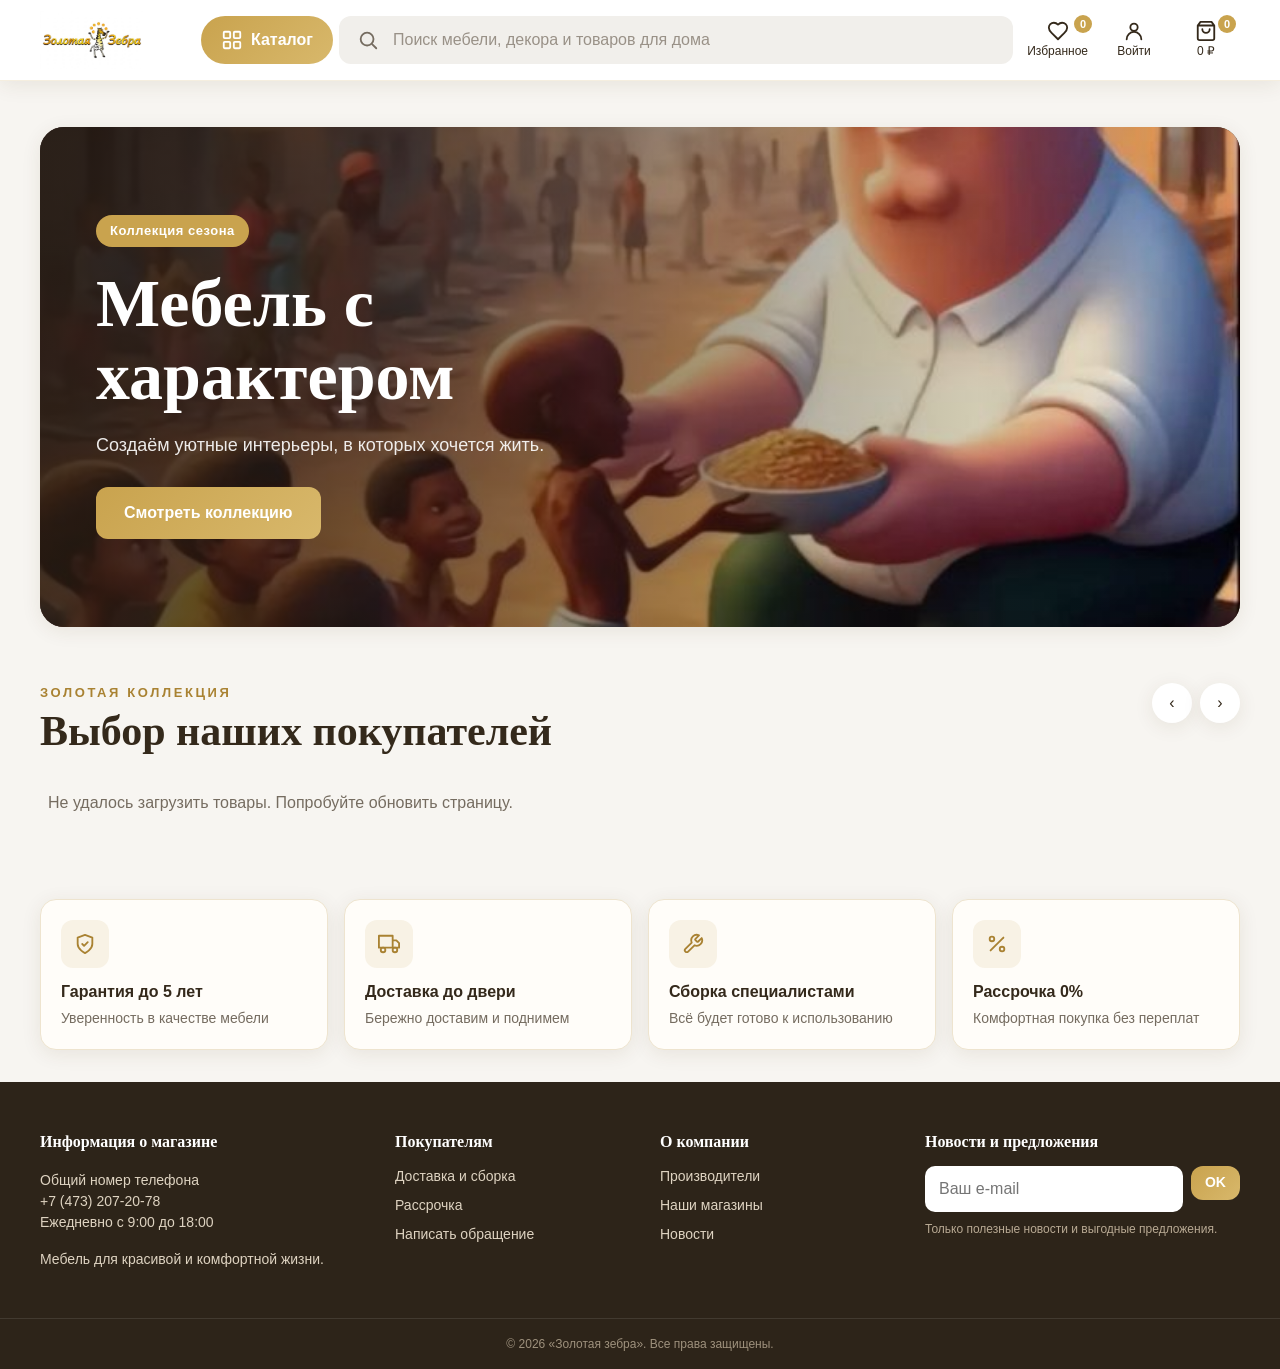
==== interface/index.html @ 71eb7e0f "login update" ====
<!DOCTYPE html>
<html lang="ru">
  <head>
    <meta charset="UTF-8">
    <meta name="viewport" content="width=device-width, initial-scale=1.0">
    <title>Золотая зебра — мебель для красивой жизни</title>
    <link rel="stylesheet" href="./style.css">
  </head>
  <body>
    <svg hidden aria-hidden="true">
      <symbol id="grid" viewBox="0 0 24 24">
        <rect x="3" y="3" width="7" height="7" rx="1" />
        <rect x="14" y="3" width="7" height="7" rx="1" />
        <rect x="3" y="14" width="7" height="7" rx="1" />
        <rect x="14" y="14" width="7" height="7" rx="1" />
      </symbol>
      <symbol id="search" viewBox="0 0 24 24">
        <circle cx="11" cy="11" r="7" />
        <path d="m21 21-4.3-4.3" />
      </symbol>
      <symbol id="x" viewBox="0 0 24 24">
        <path d="M18 6 6 18M6 6l12 12" />
      </symbol>
      <symbol id="heart" viewBox="0 0 24 24">
        <path d="M19 14c1.5-1.5 3-3.2 3-5.5A5.5 5.5 0 0 0 16.5 3c-1.8 0-3 .5-4.5 2-1.5-1.5-2.7-2-4.5-2A5.5 5.5 0 0 0 2 8.5c0 2.3 1.5 4 3 5.5l7 7Z" />
      </symbol>
      <symbol id="user" viewBox="0 0 24 24">
        <circle cx="12" cy="8" r="4" />
        <path d="M4 21a8 8 0 0 1 16 0" />
      </symbol>
      <symbol id="bag" viewBox="0 0 24 24">
        <path d="M6 2 3 6v14a2 2 0 0 0 2 2h14a2 2 0 0 0 2-2V6l-3-4zM3 6h18" />
        <path d="M16 10a4 4 0 0 1-8 0" />
      </symbol>
      <symbol id="star" viewBox="0 0 24 24">
        <path d="m12 2 3.1 6.3 6.9 1-5 4.9 1.2 6.8L12 17.8 5.8 21l1.2-6.8-5-4.9 6.9-1z" />
      </symbol>
      <symbol id="chev" viewBox="0 0 24 24">
        <path d="m9 18 6-6-6-6" />
      </symbol>
      <symbol id="shield" viewBox="0 0 24 24">
        <path d="M12 22s8-4 8-10V5l-8-3-8 3v7c0 6 8 10 8 10z" />
        <path d="m9 12 2 2 4-4" />
      </symbol>
      <symbol id="truck" viewBox="0 0 24 24">
        <path d="M1 3h15v13H1zM16 8h4l3 3v5h-7z" />
        <circle cx="5.5" cy="18.5" r="2.5" />
        <circle cx="18.5" cy="18.5" r="2.5" />
      </symbol>
      <symbol id="wrench" viewBox="0 0 24 24">
        <path d="M14.7 6.3a1 1 0 0 0 0 1.4l1.6 1.6a1 1 0 0 0 1.4 0l3.8-3.8a6 6 0 0 1-7.9 7.9l-6.9 6.9a2.1 2.1 0 0 1-3-3l6.9-6.9a6 6 0 0 1 7.9-7.9z" />
      </symbol>
      <symbol id="percent" viewBox="0 0 24 24">
        <path d="m19 5-14 14" />
        <circle cx="6.5" cy="6.5" r="2.5" />
        <circle cx="17.5" cy="17.5" r="2.5" />
      </symbol>
      <symbol id="home" viewBox="0 0 24 24">
        <path d="m3 9 9-7 9 7v11a2 2 0 0 1-2 2H5a2 2 0 0 1-2-2z" />
      </symbol>
    </svg>

    <header class="site-header">
      <div class="container">
   <div class="header-main">
  <a
    class="brand"
    href="#top"
    aria-label="Золотая зебра — главная"
  >
    <img
      class="brand-logo-full"
      src="../images/logo.png"
      alt="Золотая зебра"
    >
  </a>

  <div class="catalog">
    <button
      class="catalog-button"
      id="catalog-button"
      type="button"
      aria-expanded="false"
      aria-controls="catalog-panel"
    >
      <svg aria-hidden="true">
        <use href="#grid" data-catalog-icon></use>
      </svg>

      Каталог
    </button>
  </div>

  <form
    class="search-form desktop-search"
    id="desktop-search"
  >
    <button class="search-submit" type="submit" aria-label="Искать товары">
      <svg aria-hidden="true">
        <use href="#search"></use>
      </svg>
    </button>

    <input
      id="desktop-query"
      type="search"
      placeholder="Поиск мебели, декора и товаров для дома"
      role="combobox"
      aria-autocomplete="list"
      aria-controls="search-suggestions"
      aria-expanded="false"
    >
    <div class="search-suggestions" id="search-suggestions" role="listbox" aria-label="Подходящие товары" hidden></div>
  </form>

  <nav class="account-nav desktop-account">
    <a class="account-link" href="./favorites.html">
      <svg>
        <use href="#heart"></use>
      </svg>

      <span class="badge" id="favBadge">0</span>
      <span>Избранное</span>
    </a>

 <a
  class="account-link"
  href="#"
  id="login-button"
>
  <svg>
    <use href="#user"></use>
  </svg>

  <span id="login-button-text">
    Войти
  </span>
</a>

   <a
  class="account-link"
  href="./cart.html"
  aria-label="Корзина"
>
  <svg>
    <use href="#bag"></use>
  </svg>

  <span
    class="badge"
    id="cartBadge"
  >
    0
  </span>

  <span id="cartSum">
    0 ₽
  </span>
</a>
  </nav>
</div>
</div>
</header>
<section
  class="catalog-fullscreen hidden"
  id="catalog-panel"
  aria-label="Полный каталог мебели"
  aria-hidden="true"
>
  <div class="catalog-fullscreen-inner">
    <div class="catalog-fullscreen-header">
      <div>
        <p class="catalog-label">
          Золотая зебра
        </p>

        <h2>
          Каталог мебели
        </h2>
      </div>

      <button
        class="catalog-close"
        id="catalog-close"
        type="button"
        aria-label="Закрыть каталог"
      >
        ×
      </button>
    </div>

    <div class="catalog-fullscreen-body">
      <aside class="catalog-sidebar" id="catalog-sidebar" aria-label="Категории каталога" aria-busy="true">
        <p class="products-status">Загружаем категории...</p>
      </aside>

      <section class="catalog-fullscreen-content">
        <div class="catalog-content-heading">
          <div>
            <span class="catalog-content-label">Товары каталога</span>

            <h3 id="catalog-category-title">
              Выбирайте мебель для дома
            </h3>
          </div>

          <a
            href="#hits"
            class="catalog-all-link"
            id="catalog-all-link"
          >
            Смотреть всё
            <span>→</span>
          </a>
        </div>

        <div
          class="catalog-products"
          id="catalog-products"
          aria-live="polite"
          aria-busy="true"
        ><p class="products-status">Загружаем товары...</p></div>
        <p class="catalog-empty hidden" id="catalog-empty">
          В выбранной категории пока нет товаров.
        </p>
      </section>
    </div>
  </div>
</section>

    <nav class="mobile-nav">
  <a href="#top">
    <svg><use href="#home"></use></svg>
    <span>Главная</span>
  </a>
  <button type="button" class="mobile-nav-btn" id="mobile-catalog-button" aria-expanded="false" aria-controls="catalog-panel">
    <svg><use href="#grid"></use></svg>
    <span>Каталог</span>
  </button>
  <a href="./favorites.html">
    <svg><use href="#heart"></use></svg>
    <span>Избранное</span>
  </a>
  <a href="#footer">
    <svg><use href="#user"></use></svg>
    <span>Профиль</span>
  </a>
</nav>

    <main id="top">
      <div class="container">
        <section class="hero">
          <img class="hero-image" src="../images/hero.png" alt="Современный интерьер">
          <div class="hero-overlay"></div>
          <div class="hero-content">
            <span class="eyebrow">Коллекция сезона</span>
            <h1>Мебель с характером</h1>
            <p class="hero-text">Создаём уютные интерьеры, в которых хочется жить.</p>
            <a class="hero-button" href="#cats">Смотреть коллекцию</a>
          </div>
        </section>
        <section class="section" id="hits">
          <div class="products-heading">
            <div>
              <div class="eyebrow">Золотая коллекция</div>
              <h2>Выбор наших покупателей</h2>
            </div>
            <div class="slider-buttons">
              <button class="round-button" id="prev" type="button">‹</button>
              <button class="round-button" id="next" type="button">›</button>
            </div>
          </div>
          <div class="products" id="carousel" aria-live="polite" aria-busy="true"></div>
        </section>

        <section class="section benefits">
          <article class="benefit">
            <div class="benefit-icon">
              <svg><use href="#shield"></use></svg>
            </div>
            <h3>Гарантия до 5 лет</h3>
            <p>Уверенность в качестве мебели</p>
          </article>
          <article class="benefit">
            <div class="benefit-icon">
              <svg><use href="#truck"></use></svg>
            </div>
            <h3>Доставка до двери</h3>
            <p>Бережно доставим и поднимем</p>
          </article>
          <article class="benefit">
            <div class="benefit-icon">
              <svg><use href="#wrench"></use></svg>
            </div>
            <h3>Сборка специалистами</h3>
            <p>Всё будет готово к использованию</p>
          </article>
          <article class="benefit">
            <div class="benefit-icon">
              <svg><use href="#percent"></use></svg>
            </div>
            <h3>Рассрочка 0%</h3>
            <p>Комфортная покупка без переплат</p>
          </article>
        </section>
      </div>
    </main>

    <footer class="site-footer" id="footer">
      <div class="container footer-grid">
        <section>
          <h3 class = "footer-title">Информация о магазине</h3>
         <p class="footer-text">
          Общий номер телефона <br>
      +7 (473) 207-20-78<br>
      Ежедневно с 9:00 до 18:00<br>
       <a href="mailto:info@zolotaya-zebra.example"></a>
              </p>
          <p class="footer-text">Мебель для красивой и комфортной жизни.</p>
         
         
        </section>

        <section>
          
          <h3 class="footer-title">Покупателям</h3>
          <ul class="footer-list">
            <li><a href="#">Доставка и сборка</a></li>
            <li><a href="#">Рассрочка</a></li>
            <li><a href="#contact-form" id="open-contact">Написать обращение</a></li>
          </ul>
        </section>

        <section>
          <h3 class="footer-title">О компании</h3> 
          <ul class="footer-list">
            <li><a href="./manufacturers.html">Производители</a></li>
            <li><a href="./stores.html">Наши магазины</a></li>
         
            <li><a href="#">Новости</a></li>
          </ul>
        </section>

        <section>
          <h3 class="footer-title">Новости и предложения</h3>
          
          <form class="subscribe" id="subForm">
            <input type="email" required placeholder="Ваш e-mail">
            <button class="search-button" type="submit">OK</button>
          </form>
          <p class="subscribe-message" id="subMsg">Только полезные новости и выгодные предложения.</p>
        </section>
      </div>
      

      <div class="copyright">© 2026 «Золотая зебра». Все права защищены.</div>
    </footer>
      <!-- Модальное окно авторизации -->
<!-- Модальное окно авторизации и регистрации -->
<div class="auth-overlay hidden" id="auth-overlay" aria-hidden="true">
  <div class="auth-modal" role="dialog" aria-modal="true" aria-labelledby="auth-title">
    
    <div class="auth-modal-header">
      <h2 id="auth-title">Вход</h2>
      <button class="auth-close" id="auth-close" type="button" aria-label="Закрыть окно">
        <svg viewBox="0 0 24 24">
          <use href="#x"></use>
        </svg>
      </button>
    </div>

    <!-- ЭКРАН ВХОДА -->
    <div id="login-view">
      <form id="login-form">
        <input
          class="auth-input"
          id="login-username"
          name="username"
          type="text"
          placeholder="Логин"
          autocomplete="username"
          maxlength="32"
          required
        >
        <input
          class="auth-input"
          id="login-password"
          name="password"
          type="password"
          placeholder="Пароль"
          autocomplete="current-password"
          required
        >
        <button class="auth-btn-primary" type="submit">
          Войти
        </button>
        <p class="auth-message" id="login-message" role="status" aria-live="polite"></p>
      </form>

      <div class="auth-toggle-row">
        Нет аккаунта?
        <button class="auth-link-action" id="open-register" type="button">
          Зарегистрироваться
        </button>
      </div>

      <p class="auth-legal">
        Входя в личный кабинет, вы принимаете
        <a href="#">пользовательское соглашение</a> и
        <a href="#">политику конфиденциальности</a>, даете
        <a href="#">согласие</a> на обработку ваших ПДн,
        <a href="#">включая их передачу</a>.
      </p>
    </div>

    <!-- ЭКРАН РЕГИСТРАЦИИ -->
    <div id="register-view" hidden>
      <form id="register-form" class="auth-fields-stack">
        <input
          class="auth-input"
          id="register-username"
          name="username"
          type="text"
          placeholder="Логин"
          autocomplete="username"
          minlength="3"
          maxlength="32"
          pattern="[A-Za-zА-Яа-яЁё0-9_.-]{3,32}"
          title="Используйте от 3 до 32 букв, цифр, точек, дефисов или подчеркиваний."
          required
        >
        <input
          class="auth-input"
          id="register-email"
          name="email"
          type="email"
          placeholder="E-mail"
          autocomplete="email"
          maxlength="254"
          required
        >
        <input
          class="auth-input"
          id="register-password"
          type="password"
          placeholder="Пароль"
          autocomplete="new-password"
          minlength="8"
          required
        >
        <input
          class="auth-input"
          id="register-password-confirm"
          type="password"
          placeholder="Подтвердите пароль"
          autocomplete="new-password"
          required
        >
        <button class="auth-btn-primary" type="submit">
          Зарегистрироваться
        </button>
        <p class="auth-message" id="register-message" role="status" aria-live="polite"></p>
      </form>

      <div class="auth-toggle-row">
        Уже есть аккаунт?
        <button class="auth-link-action" id="open-login" type="button">
          Войти
        </button>
      </div>

      <p class="auth-legal">
        Регистрируясь, вы принимаете
        <a href="#">пользовательское соглашение</a> и
        <a href="#">политику конфиденциальности</a>, даете
        <a href="#">согласие</a> на обработку ваших ПДн.
      </p>
    </div>

  </div>
</div>

<div class="contact-overlay hidden" id="contact-overlay" aria-hidden="true">
  <section
    class="contact-modal"
    role="dialog"
    aria-modal="true"
    aria-labelledby="contact-title"
    aria-describedby="contact-description"
  >
    <div class="contact-modal-header">
      <div>
        <p class="contact-eyebrow">Мы на связи</p>
        <h2 id="contact-title">Написать обращение</h2>
      </div>
      <button class="auth-close" id="contact-close" type="button" aria-label="Закрыть окно">
        <svg viewBox="0 0 24 24">
          <use href="#x"></use>
        </svg>
      </button>
    </div>

    <p class="contact-description" id="contact-description">
      Расскажите, чем мы можем помочь, и оставьте контакты для обратной связи.
    </p>

    <form class="contact-form" id="contact-form">
      <label class="contact-field">
        <span>Ваше имя</span>
        <input id="contact-name" name="name" type="text" autocomplete="name" placeholder="Как к вам обращаться" required>
      </label>

      <div class="contact-fields-row">
        <label class="contact-field">
          <span>Телефон</span>
          <input name="phone" type="tel" autocomplete="tel" placeholder="+7 999 123-45-67" required>
        </label>
        <label class="contact-field">
          <span>E-mail</span>
          <input name="email" type="email" autocomplete="email" placeholder="name@example.com">
        </label>
      </div>

      <label class="contact-field">
        <span>Тема обращения</span>
        <select name="subject" required>
          <option value="" disabled selected>Выберите тему</option>
          <option value="order">Заказ и оплата</option>
          <option value="delivery">Доставка и сборка</option>
          <option value="product">Вопрос о товаре</option>
          <option value="other">Другое</option>
        </select>
      </label>

      <label class="contact-field">
        <span>Сообщение</span>
        <textarea name="message" rows="4" placeholder="Опишите ваш вопрос" required></textarea>
      </label>

      <p class="contact-submit-note" id="contact-submit-note" role="status" tabindex="-1">
        Чтобы получить ответ, позвоните нам:
        <a href="tel:+74732072078">+7 (473) 207-20-78</a>.
      </p>
      <button class="contact-submit" type="submit">Отправить обращение</button>
    </form>
  </section>
</div>
    <script type="module" src="./script.js"></script>
  </body>
</html>
---- interface/style.css ----
/* =========================================================
   ЗОЛОТАЯ ЗЕБРА — ЕДИНЫЙ CSS
   ========================================================= */

:root {
  --gold: #c9a34e;
  --gold-dark: #a98232;
  --gold-light: #e7d19a;
  --gold-soft: #f8f2e5;

  --ink: #34291b;
  --muted: #756c60;
  --page: #f7f5f1;
  --surface: #fffdf9;
  --white: #ffffff;
  --border: #eee4cf;

  --shadow: 0 4px 20px rgba(80, 57, 20, 0.09);
  --shadow-large: 0 12px 32px rgba(80, 57, 20, 0.16);

  --sans: Arial, Helvetica, sans-serif;
  --serif: Georgia, "Times New Roman", serif;
}

/* =========================================================
   БАЗОВЫЕ СТИЛИ
   ========================================================= */

*,
*::before,
*::after {
  box-sizing: border-box;
}

html {
  scroll-behavior: smooth;
}

body {
  min-width: 320px;
  min-height: 100vh;
  display: flex;
  flex-direction: column;
  margin: 0;
  color: var(--ink);
  background: var(--page);
  font-family: var(--sans);
  line-height: 1.5;
}

body.catalog-is-open {
  overflow: hidden;
}

a {
  color: inherit;
  text-decoration: none;
}

button,
input {
  font: inherit;
}

button {
  cursor: pointer;
}

img,
svg {
  display: block;
}

svg {
  width: 22px;
  height: 22px;
  fill: none;
  stroke: currentColor;
  stroke-width: 2;
  stroke-linecap: round;
  stroke-linejoin: round;
}

.container {
  width: min(1200px, calc(100% - 32px));
  margin: 0 auto;
}

.hidden {
  display: none !important;
}

/* =========================================================
   ШАПКА
   ========================================================= */

.site-header {
  position: sticky;
  top: 0;
  z-index: 50;
  background: rgba(255, 255, 255, 0.96);
  border-bottom: 1px solid rgba(201, 163, 78, 0.18);
  box-shadow: var(--shadow);
  backdrop-filter: blur(12px);
}

.header-main {
  min-height: 80px;
  display: flex;
  align-items: center;
  gap: 20px;
}

.brand {
  display: flex;
  align-items: center;
  gap: 12px;
  flex-shrink: 0;
}

.site-header .page-links {
  order: 2;
  display: flex;
  align-items: center;
  gap: 24px;
  margin-left: auto;
  font-size: 14px;
  font-weight: 700;
  white-space: nowrap;
}



.brand-name {
  display: block;
  font-size: 20px;
  font-weight: 700;
  line-height: 1.15;
}

.brand-caption {
  display: block;
  margin-top: 3px;
  color: var(--gold-dark);
  font-size: 11px;
  letter-spacing: 0.25em;
  text-transform: uppercase;
}

.catalog {
  position: relative;
  display: none;
}

.catalog-button,
.search-button,
.hero-button,
.buy-button {
  color: var(--white);
  background: linear-gradient(135deg, var(--gold), #d8b86b);
  border: 0;
  border-radius: 12px;
  font-weight: 700;
  transition:
    background 0.2s,
    transform 0.2s,
    box-shadow 0.2s;
}

.catalog-button:hover,
.search-button:hover,
.hero-button:hover,
.buy-button:hover {
  background: linear-gradient(135deg, var(--gold-dark), var(--gold));
  box-shadow: 0 7px 18px rgba(169, 130, 50, 0.22);
  transform: translateY(-1px);
}

.catalog-button {
  height: 48px;
  display: inline-flex;
  align-items: center;
  gap: 8px;
  padding: 0 20px;
}

.desktop-search {
  display: none;
}

.search-form {
  position: relative;
  min-width: 0;
  height: 48px;
  display: flex;
  align-items: center;
  flex: 1 1 auto;
  padding: 0 12px;
  background: #f1efeb;
  border: 2px solid transparent;
  border-radius: 12px;
  transition:
    background 0.2s,
    border-color 0.2s;
}

.search-form:focus-within {
  background: var(--white);
  border-color: var(--gold);
}

.search-submit {
  display: grid;
  flex: 0 0 auto;
  place-items: center;
  padding: 4px;
  color: var(--muted);
  background: transparent;
  border: 0;
}

.search-submit:hover {
  color: var(--gold-dark);
}

.search-form input {
  min-width: 0;
  flex: 1;
  padding: 0 10px;
  color: var(--ink);
  background: transparent;
  border: 0;
  outline: 0;
}

.search-form input::placeholder {
  color: #999187;
}

.search-suggestions {
  position: absolute;
  top: calc(100% + 8px);
  right: 0;
  left: 0;
  z-index: 130;
  max-height: min(360px, 60vh);
  overflow-y: auto;
  padding: 6px;
  background: var(--surface);
  border: 1px solid var(--border);
  border-radius: 14px;
  box-shadow: var(--shadow-large);
}

.search-suggestions[hidden] {
  display: none;
}

.search-suggestion {
  width: 100%;
  display: flex;
  align-items: center;
  justify-content: space-between;
  gap: 16px;
  padding: 11px 12px;
  color: var(--ink);
  background: transparent;
  border: 0;
  border-radius: 9px;
  text-align: left;
}

.search-suggestion:hover,
.search-suggestion[aria-selected="true"] {
  background: var(--gold-soft);
}

.search-suggestion-name {
  overflow: hidden;
  font-weight: 700;
  text-overflow: ellipsis;
  white-space: nowrap;
}

.search-suggestion-price {
  flex: 0 0 auto;
  color: var(--gold-dark);
  font-size: 13px;
  font-weight: 700;
}

.clear-button {
  display: inline-flex;
  padding: 5px;
  color: #999187;
  background: transparent;
  border: 0;
}

.search-button {
  height: 34px;
  padding: 0 16px;
  font-size: 14px;
}

.header-spacer {
  display: none;
}

.account-nav {
  display: flex;
  align-items: center;
  gap: 4px;
  flex-shrink: 0;
}

.account-link {
  position: relative;
  display: flex;
  flex-direction: column;
  align-items: center;
  min-width: 68px;
  padding: 5px 8px;
  border-radius: 10px;
  font-size: 12px;
  text-align: center;
}

.account-link:hover {
  background: #f4f2ef;
}

.badge {
  position: absolute;
  top: 0;
  right: 4px;
  min-width: 18px;
  height: 18px;
  display: grid;
  place-items: center;
  padding: 0 4px;
  color: var(--white);
  background: var(--gold);
  border-radius: 99px;
  font-size: 11px;
  font-weight: 700;
}

.mobile-search,
.mobile-nav {
  display: block;
}

.mobile-search {
  padding-bottom: 12px;
}

.mobile-nav {
  position: fixed;
  right: 0;
  bottom: 0;
  left: 0;
  z-index: 60;
  display: grid;
  grid-template-columns: repeat(4, 1fr);
  background: var(--white);
  border-top: 1px solid #e6e1d8;
  box-shadow: var(--shadow-large);
}

.mobile-nav a {
  display: flex;
  flex-direction: column;
  align-items: center;
  gap: 2px;
  padding: 8px 4px;
  font-size: 11px;
}

.mobile-nav button {
  display: flex;
  flex-direction: column;
  align-items: center;
  gap: 2px;
  padding: 8px 4px;
  color: inherit;
  background: transparent;
  border: 0;
  font-size: 11px;
}

.mobile-nav a:first-child {
  color: var(--gold-dark);
}

/* =========================================================
   ОСНОВНАЯ ЧАСТЬ
   ========================================================= */

main {
  flex: 1;
  padding: 24px 0 0;
}

.hero {
  position: relative;
  min-height: 500px;
  display: flex;
  align-items: center;
  overflow: hidden;
  border-radius: 24px;
  box-shadow: var(--shadow);
  background: #403426;
}

.hero-image {
  position: absolute;
  inset: 0;
  width: 100%;
  height: 100%;
  object-fit: cover;
}

.hero-overlay {
  position: absolute;
  inset: 0;
  background: linear-gradient(
    90deg,
    rgba(38, 29, 19, 0.82),
    rgba(38, 29, 19, 0.45),
    transparent
  );
}

.hero-content {
  position: relative;
  z-index: 1;
  max-width: 600px;
  padding: 48px;
  color: var(--white);
}

.eyebrow {
  color: var(--gold-dark);
  font-size: 13px;
  font-weight: 700;
  letter-spacing: 0.2em;
  text-transform: uppercase;
}

.hero .eyebrow {
  display: inline-block;
  padding: 6px 14px;
  color: var(--white);
  background: var(--gold);
  border-radius: 999px;
  letter-spacing: 0.04em;
  text-transform: none;
}

h1,
h2,
h3 {
  margin: 0;
  font-family: var(--serif);
}

h1 {
  margin-top: 20px;
  font-size: clamp(40px, 6vw, 68px);
  line-height: 1.08;
}

h2 {
  margin-top: 4px;
  font-size: clamp(28px, 4vw, 42px);
  line-height: 1.15;
}

.hero-text {
  max-width: 500px;
  margin: 18px 0 0;
  color: rgba(255, 255, 255, 0.9);
  font-size: 18px;
}

.hero-button {
  display: inline-flex;
  margin-top: 28px;
  padding: 14px 28px;
}

.section {
  margin-top: 56px;
}

/* =========================================================
   СЕКЦИЯ ТОВАРОВ
   ========================================================= */

.products-heading {
  display: flex;
  align-items: flex-start;
  justify-content: space-between;
  gap: 20px;
  margin-bottom: 20px;
}

.slider-buttons {
  display: none;
  gap: 8px;
}

.round-button {
  width: 40px;
  height: 40px;
  display: grid;
  place-items: center;
  color: var(--ink);
  background: var(--white);
  border: 0;
  border-radius: 50%;
  box-shadow: var(--shadow);
}

.round-button:hover {
  color: var(--gold-dark);
}

.products {
  display: flex;
  gap: 16px;
  overflow-x: auto;
  padding: 4px 4px 16px;
  scroll-snap-type: x mandatory;
  scrollbar-width: none;
}

.products::-webkit-scrollbar {
  display: none;
}

.products-status {
  margin: 12px 4px;
  color: var(--muted);
}

.product-card {
  flex: 0 0 72%;
  min-width: 220px;
  display: flex;
  flex-direction: column;
  overflow: hidden;
  scroll-snap-align: start;
  background: var(--surface);
  border: 1px solid var(--border);
  border-radius: 16px;
  box-shadow: var(--shadow);
  transition:
    transform 0.2s,
    box-shadow 0.2s;
}

.product-card:hover {
  transform: translateY(-3px);
  box-shadow: var(--shadow-large);
}

.product-detail-link {
  width: 100%;
  height: 100%;
  display: block;
}

.product-title-link:hover {
  color: var(--gold-dark);
}

.product-card-more {
  align-self: flex-start;
  margin-top: 7px;
  color: var(--gold-dark);
  font-size: 13px;
  font-weight: 700;
}

.product-card-more:hover {
  color: var(--ink);
}

.product-image {
  position: relative;
  aspect-ratio: 4 / 3;
  background: #eee;
}

.product-image img {
  width: 100%;
  height: 100%;
  object-fit: cover;
}

.discount {
  position: absolute;
  top: 12px;
  left: 12px;
  padding: 4px 8px;
  color: var(--white);
  background: var(--gold);
  border-radius: 7px;
  font-size: 12px;
  font-weight: 700;
}

.favorite-button {
  position: absolute;
  top: 10px;
  right: 10px;
  width: 36px;
  height: 36px;
  display: grid;
  place-items: center;
  color: var(--muted);
  background: var(--white);
  border: 0;
  border-radius: 50%;
  box-shadow: var(--shadow);
}

.favorite-button.is-favorite {
  color: var(--gold-dark);
}

.favorite-button.is-favorite svg {
  fill: var(--gold);
}

.product-body {
  display: flex;
  flex: 1;
  flex-direction: column;
  padding: 16px;
}

.product-title {
  min-height: 48px;
  margin: 0;
  font-family: var(--sans);
  font-size: 16px;
  line-height: 1.35;
}

.rating {
  display: flex;
  align-items: center;
  gap: 2px;
  margin-top: 8px;
  color: #f1b938;
  font-size: 13px;
}

.rating svg {
  width: 16px;
  height: 16px;
  fill: currentColor;
  stroke: none;
}

.rating-count {
  margin-left: 4px;
  color: var(--muted);
}

.price-row {
  display: flex;
  align-items: baseline;
  gap: 8px;
  margin-top: 12px;
}

.price {
  color: var(--gold-dark);
  font-size: 20px;
  font-weight: 800;
}

.old-price {
  color: #aaa39b;
  font-size: 14px;
  text-decoration: line-through;
}

.buy-button {
  width: 100%;
  margin-top: 16px;
  padding: 11px;
}

.quantity-control {
  display: flex;
  align-items: center;
  justify-content: space-between;
  gap: 12px;
  margin-top: 16px;
  padding: 5px;
  background: var(--gold-soft);
  border: 1px solid var(--border);
  border-radius: 12px;
}

.quantity-control[hidden] {
  display: none;
}

.quantity-button {
  width: 36px;
  height: 36px;
  display: grid;
  place-items: center;
  color: var(--gold-dark);
  background: var(--surface);
  border: 1px solid var(--border);
  border-radius: 9px;
  font-size: 20px;
  font-weight: 600;
  transition:
    color 0.2s,
    background 0.2s,
    border-color 0.2s,
    transform 0.2s;
}

.quantity-button:hover {
  color: var(--ink);
  background: var(--gold-light);
  border-color: var(--gold);
  transform: translateY(-1px);
}

.quantity-value {
  min-width: 24px;
  color: var(--ink);
  font-weight: 700;
  text-align: center;
}

.product-detail-page {
  width: 100%;
  flex: 1;
  padding: 38px 0 64px;
}

.product-detail-back {
  display: inline-flex;
  margin-bottom: 18px;
  color: var(--gold-dark);
  font-weight: 700;
}

.product-detail-card {
  display: grid;
  grid-template-columns: minmax(0, 1.05fr) minmax(0, 0.95fr);
  gap: clamp(24px, 5vw, 64px);
  padding: clamp(18px, 4vw, 44px);
  background: var(--surface);
  border: 1px solid var(--border);
  border-radius: 22px;
  box-shadow: var(--shadow);
}

.product-detail-image {
  position: relative;
  min-height: 320px;
  overflow: hidden;
  background: #f1efeb;
  border-radius: 16px;
}

.product-detail-image img {
  position: absolute;
  inset: 0;
  width: 100%;
  height: 100%;
  object-fit: contain;
}

.product-detail-info {
  align-self: center;
}

.product-detail-info .eyebrow {
  margin: 0 0 10px;
}

.product-detail-info h1 {
  margin: 0;
  font-size: clamp(30px, 4vw, 48px);
}

.product-detail-description {
  margin: 20px 0 0;
  color: var(--muted);
  font-size: 16px;
  line-height: 1.7;
  white-space: pre-line;
}

.product-detail-stock {
  margin: 16px 0 0;
  color: var(--muted);
}

.product-detail-price {
  display: flex;
  align-items: baseline;
  flex-wrap: wrap;
  gap: 12px;
  margin-top: 24px;
}

.product-detail-price .price {
  font-size: 30px;
}

.product-detail-actions {
  display: flex;
  align-items: center;
  gap: 12px;
  margin-top: 24px;
}

.product-detail-actions .buy-button {
  width: auto;
  min-width: 180px;
  margin: 0;
  padding: 13px 22px;
}

.product-detail-actions .quantity-control {
  width: 180px;
  margin: 0;
}

.product-detail-actions .favorite-button {
  position: static;
  flex: 0 0 48px;
  width: 48px;
  height: 48px;
}

.product-detail-message {
  padding: 50px 20px;
  text-align: center;
}

.product-detail-message h1 {
  margin: 0;
  font-size: clamp(30px, 5vw, 46px);
}

.product-detail-message p {
  margin: 14px 0 24px;
  color: var(--muted);
}

@media (max-width: 700px) {
  .product-detail-page {
    padding: 24px 0 48px;
  }

  .product-detail-card {
    grid-template-columns: 1fr;
    gap: 22px;
    padding: 16px;
    border-radius: 16px;
  }

  .product-detail-image {
    min-height: 0;
    aspect-ratio: 4 / 3;
  }

  .product-detail-info h1 {
    font-size: clamp(28px, 8vw, 38px);
  }

  .product-detail-description {
    margin-top: 14px;
    font-size: 15px;
  }

  .product-detail-price {
    margin-top: 18px;
  }

  .product-detail-actions {
    margin-top: 18px;
  }

  .product-detail-actions .buy-button {
    min-width: 0;
    flex: 1;
  }

  .product-page-header .page-links {
    display: none;
  }
}

.favorites-page {
  padding: 42px 0 72px;
}

.favorites-site-header {
  background: #fff;
  border-bottom: 0;
  box-shadow: none;
  backdrop-filter: none;
}

.favorites-header {
  display: flex !important;
  justify-content: space-between;
}

.favorites-header .brand {
  order: 0;
}

.favorites-header-actions {
  order: 1;
  display: flex;
  align-items: center;
  gap: 10px;
  margin-left: auto;
}

.favorites-cart-button {
  flex-shrink: 0;
}

.favorites-cart-button svg {
  width: 20px;
  height: 20px;
}

.favorites-heading {
  display: flex;
  align-items: flex-end;
  justify-content: space-between;
  gap: 16px;
  margin-bottom: 24px;
}

.favorites-heading .eyebrow {
  display: block;
}

.favorites-heading h1 {
  margin-top: 8px;
  font-size: clamp(36px, 5vw, 52px);
}

.favorites-count {
  padding-bottom: 8px;
  color: var(--muted);
  font-size: 14px;
}

.favorites-grid {
  display: grid;
  grid-template-columns: repeat(4, minmax(0, 1fr));
  gap: 18px;
}

.favorites-grid .product-card {
  min-width: 0;
  flex: initial;
}

.favorites-empty {
  padding: 56px 24px;
  background: var(--surface);
  border: 1px solid var(--border);
  border-radius: 16px;
  box-shadow: var(--shadow);
  text-align: center;
}

.favorites-empty[hidden] {
  display: none;
}

.favorites-empty-icon {
  color: var(--gold);
  font-size: 48px;
  line-height: 1;
}

.favorites-empty h2 {
  margin-top: 16px;
  font-size: 30px;
}

.favorites-empty p {
  margin: 8px 0 0;
  color: var(--muted);
}

.favorites-empty .catalog-button {
  display: inline-flex;
  align-items: center;
  justify-content: center;
  margin-top: 20px;
  padding: 0 20px;
}

/* =========================================================
   ПРЕИМУЩЕСТВА
   ========================================================= */

.benefits {
  display: grid;
  grid-template-columns: repeat(2, 1fr);
  gap: 10px;
}

.benefit {
  padding: 14px;
  background: var(--surface);
  border: 1px solid var(--border);
  border-radius: 16px;
  box-shadow: var(--shadow);
}

.benefit-icon {
  width: 48px;
  height: 48px;
  display: grid;
  place-items: center;
  margin-bottom: 12px;
  color: var(--gold-dark);
  background: var(--gold-soft);
  border-radius: 12px;
}

.benefit h3 {
  font-family: var(--sans);
  font-size: 14px;
}

.benefit p {
  margin: 4px 0 0;
  color: var(--muted);
  font-size: 12px;
}

/* =========================================================
   ПОЛНОЭКРАННЫЙ КАТАЛОГ
   ========================================================= */

.catalog-fullscreen {
  position: fixed;
  top: 80px;
  right: 0;
  bottom: 0;
  left: 0;
  z-index: 60;
  overflow: hidden;
  background: var(--white);
  border-top: 1px solid #e5e5e5;
  box-shadow: 0 12px 24px rgba(0, 0, 0, 0.12);
}

.catalog-fullscreen.hidden {
  display: none !important;
}

.catalog-fullscreen-inner {
  width: min(1346px, calc(100% - 48px));
  height: 100%;
  display: flex;
  flex-direction: column;
  margin: 0 auto;
  padding: 20px 0 24px;
}

.catalog-fullscreen-header {
  display: none;
}

.catalog-label {
  margin: 0 0 5px;
  color: var(--gold-dark);
  font-size: 12px;
  font-weight: 700;
  letter-spacing: 0.2em;
  text-transform: uppercase;
}

.catalog-fullscreen-header h2 {
  margin: 0;
  font-family: var(--serif);
  font-size: clamp(32px, 4vw, 48px);
  line-height: 1.05;
}

.catalog-close {
  width: 42px;
  height: 42px;
  display: grid;
  place-items: center;
  color: var(--ink);
  background: rgba(255, 255, 255, 0.8);
  border: 1px solid var(--border);
  border-radius: 50%;
  font-size: 28px;
  line-height: 1;
}

.catalog-close:hover {
  color: var(--white);
  background: var(--gold);
}

.catalog-fullscreen-body {
  min-height: 0;
  display: grid;
  flex: 1;
  grid-template-columns: 220px minmax(0, 1fr);
  gap: 28px;
  padding-top: 0;
}

.catalog-sidebar {
  min-height: 0;
  overflow-y: auto;
  padding: 0 12px 0 0;
  background: var(--white);
  border-right: 1px solid #e5e5e5;
  border-radius: 0;
  scrollbar-width: thin;
  scrollbar-color: var(--gold-light) transparent;
}

.catalog-category {
  width: 100%;
  min-height: 36px;
  display: flex;
  align-items: center;
  justify-content: space-between;
  gap: 10px;
  padding: 7px 10px;
  color: var(--ink);
  background: transparent;
  border: 0;
  border-radius: 3px;
  font-size: 13px;
  text-align: left;
  transition:
    background 0.2s,
    color 0.2s;
}

.catalog-category:hover,
.catalog-category.active {
  color: var(--ink);
  background: #f2f2f2;
}

.catalog-category strong {
  width: 23px;
  height: 23px;
  display: grid;
  place-items: center;
  color: var(--white);
  background: var(--gold);
  border-radius: 50%;
  font-size: 18px;
  line-height: 1;
}

.catalog-category.sale-category {
  color: #af452e;
  font-weight: 700;
}

.category-arrow {
  color: var(--gold-dark);
  font-size: 20px;
  line-height: 1;
}

.catalog-fullscreen-content {
  min-width: 0;
  min-height: 0;
  overflow-y: auto;
  padding-right: 4px;
  scrollbar-width: thin;
  scrollbar-color: var(--gold-light) transparent;
}

.catalog-content-heading {
  display: flex;
  align-items: center;
  justify-content: space-between;
  gap: 20px;
  margin-bottom: 14px;
}

.catalog-content-label {
  display: none;
}

.catalog-button {
  color: var(--white);
  background: linear-gradient(135deg, var(--gold), #d8b86b);
  border-radius: 999px;
}

.catalog-button:hover {
  color: var(--white);
  background: linear-gradient(135deg, var(--gold-dark), var(--gold));
}

.catalog-button.is-open,
.catalog-button.is-open:hover {
  color: var(--white);
  background: linear-gradient(135deg, var(--gold), #d8b86b);
  box-shadow: none;
  transform: none;
}

.catalog-content-heading h3 {
  margin: 0;
  font-family: var(--sans);
  font-size: 16px;
  font-weight: 700;
  line-height: 1.35;
}

.catalog-all-link {
  display: inline-flex;
  align-items: center;
  gap: 7px;
  flex-shrink: 0;
  color: var(--gold-dark);
  font-size: 14px;
  font-weight: 700;
}

.catalog-all-link:hover {
  color: var(--ink);
}

.catalog-all-link span {
  font-size: 20px;
}

.catalog-products {
  display: grid;
  grid-template-columns: repeat(3, minmax(0, 1fr));
  align-content: start;
  gap: 16px;
  padding-bottom: 24px;
}

.catalog-products .product-card {
  min-width: 0;
  flex: initial;
}

.catalog-card {
  position: relative;
  min-height: 180px;
  overflow: hidden;
  background: #f2f2f2;
  border: 0;
  border-radius: 0;
  box-shadow: none;
  transition:
    transform 0.2s,
    box-shadow 0.2s;
}

.catalog-card:hover {
  transform: translateY(-2px);
  box-shadow: 0 8px 20px rgba(0, 0, 0, 0.12);
}

.catalog-card-image {
  position: absolute;
  inset: 0;
  overflow: hidden;
  background: #eee;
}

.catalog-card img {
  width: 100%;
  height: 100%;
  object-fit: cover;
  transition: transform 0.3s;
}

.catalog-card:hover img {
  transform: scale(1.05);
}

.catalog-card span {
  position: absolute;
  bottom: 12px;
  left: 12px;
  display: block;
  width: max-content;
  max-width: calc(100% - 24px);
  min-height: 0;
  padding: 9px 14px;
  color: var(--ink);
  background: rgba(255, 255, 255, 0.96);
  border-radius: 999px;
  font-size: 15px;
  font-weight: 600;
  line-height: 1.3;
}

.catalog-card-featured {
  grid-row: span 2;
}

.catalog-empty {
  padding: 40px 20px;
  color: var(--muted);
  text-align: center;
}

/* =========================================================
   FOOTER
   ========================================================= */

.site-footer {
  margin-top: 32px;
  color: #ded3c1;
  background: #2d2419;
}

.footer-grid {
  display: grid;
  grid-template-columns: 1fr 1fr;
  gap: 30px 20px;
  padding: 48px 0;
}

.footer-grid > :first-child,
.footer-grid > :last-child {
  grid-column: 1 / -1;
}



.footer-text {
  margin: 16px 0 0;
  font-size: 14px;
}

.footer-title {
  margin: 0 0 12px;
  color: var(--white);
  font-size: 16px;
}

.footer-list {
  display: grid;
  gap: 8px;
  margin: 0;
  padding: 0;
  list-style: none;
  font-size: 14px;
}

.socials {
  display: flex;
  gap: 8px;
  margin-top: 16px;
}

.social {
  padding: 6px 10px;
  color: var(--white);
  background: rgba(255, 255, 255, 0.1);
  border-radius: 8px;
  font-size: 13px;
}

.social:hover {
  background: var(--gold);
}

.subscribe {
  display: flex;
  gap: 8px;
}

.subscribe input {
  min-width: 0;
  flex: 1;
  padding: 11px 14px;
  border: 0;
  border-radius: 10px;
  outline: 0;
}

.subscribe button {
  padding: 0 14px;
}

.subscribe-message {
  margin: 8px 0 0;
  color: #b9aa94;
  font-size: 12px;
}

.copyright {
  padding: 16px 0;
  border-top: 1px solid rgba(255, 255, 255, 0.1);
  color: #9e917d;
  font-size: 12px;
  text-align: center;
}

/* =========================================================
   ПЛАНШЕТ
   ========================================================= */

@media (min-width: 768px) {
  .category-grid {
    grid-template-columns: repeat(6, 1fr);
    gap: 20px;
  }

  .category-name {
    font-size: 14px;
  }

  .product-card {
    flex-basis: 40%;
  }

  .benefits {
    grid-template-columns: repeat(4, 1fr);
    gap: 16px;
  }

  .benefit {
    padding: 20px;
  }

  .benefit h3 {
    font-size: 16px;
  }

  .benefit p {
    font-size: 14px;
  }

  .footer-grid {
    grid-template-columns: 1.4fr 1fr 1fr 1.4fr;
    gap: 40px;
  }

  .footer-grid > :first-child,
  .footer-grid > :last-child {
    grid-column: auto;
  }

  .hero-content {
    padding-right: 56px;
    padding-left: 56px;
  }
}

/* =========================================================
   DESKTOP
   ========================================================= */

@media (min-width: 1024px) {
  body {
    padding-bottom: 0;
  }

  .catalog {
    display: block;
  }

  .desktop-search {
    display: flex;
  }

  .mobile-search,
  .mobile-nav {
    display: none;
  }

  .desktop-account {
    display: flex;
  }

  .slider-buttons {
    display: flex;
  }

  .product-card {
    flex-basis: calc(25% - 12px);
  }
}

/* =========================================================
   ПЛАНШЕТНЫЙ КАТАЛОГ
   ========================================================= */

@media (max-width: 1023px) {
  .catalog-fullscreen {
    top: 64px;
  }

  .catalog-fullscreen-inner {
    width: min(100% - 24px, 820px);
  }

  .catalog-fullscreen-body {
    grid-template-columns: 230px minmax(0, 1fr);
    gap: 18px;
  }

  .catalog-products {
    grid-template-columns: repeat(2, minmax(160px, 1fr));
  }

  .catalog-card-featured {
    grid-row: auto;
  }
}

@media (max-width: 900px) {
  .favorites-grid {
    grid-template-columns: repeat(3, minmax(0, 1fr));
  }
}

@media (max-width: 650px) {
  .favorites-page {
    padding-top: 28px;
  }

  .favorites-grid {
    grid-template-columns: repeat(2, minmax(0, 1fr));
    gap: 12px;
  }

  .favorites-grid .product-body {
    padding: 12px;
  }
}

@media (max-width: 420px) {
  .favorites-heading {
    align-items: flex-start;
    flex-direction: column;
    gap: 4px;
  }

  .favorites-count {
    padding: 0;
  }
}

/* =========================================================
   МОБИЛЬНЫЙ КАТАЛОГ
   ========================================================= */

@media (max-width: 650px) {
  .catalog-fullscreen {
    top: 112px;
  }

  .catalog-fullscreen-inner {
    width: calc(100% - 24px);
    padding-top: 20px;
  }

  .catalog-fullscreen-body {
    display: block;
    overflow-y: auto;
    padding-top: 18px;
  }

  .catalog-sidebar {
    max-height: 280px;
    margin-bottom: 22px;
  }

  .catalog-fullscreen-content {
    overflow: visible;
  }

  .catalog-content-heading {
    align-items: flex-start;
  }

  .catalog-content-heading h3 {
    font-size: 16px;
  }

  .catalog-products {
    grid-template-columns: repeat(2, minmax(0, 1fr));
    gap: 12px;
  }

  .catalog-card span {
    min-height: 44px;
    padding: 10px;
    font-size: 12px;
  }
}

/* =========================================================
   УЗКИЙ ЭКРАН
   ========================================================= */

@media (max-width: 420px) {
  .brand-caption {
    font-size: 9px;
  }

  .account-link {
    min-width: 45px;
    padding-right: 4px;
    padding-left: 4px;
  }

  .account-link > span:last-child {
    display: none;
  }

  .footer-grid {
    grid-template-columns: 1fr;
  }

  .footer-grid > :first-child,
  .footer-grid > :last-child {
    grid-column: auto;
  }

  .catalog-fullscreen-header h2 {
    font-size: 29px;
  }

  .catalog-content-heading {
    display: block;
  }

  .catalog-all-link {
    margin-top: 10px;
  }
}

.header-spacer {
  display: none !important;
  width: 0 !important;
  height: 0 !important;
  margin: 0 !important;
  padding: 0 !important;
}

/* Строка шапки */
.header-main {
  min-height: 80px;
  display: flex;
  align-items: center;
  gap: 6px;
}

/* Логотип */
.brand {
  order: 1;
  display: flex;
  align-items: center;
  flex: 0 0 auto;
  width: auto;
  height: 58px;
  margin: 0 !important;
  padding: 0 !important;
}

/*
  Если в самом logo.png есть белое поле справа,
  оно визуально создаёт расстояние.
  Контейнер обрезает лишнее пространство.
*/
.brand-logo-full {
  width: 155px;
  height: 58px;
  display: block;
  margin: 0;
  padding: 0;
  object-fit: contain;
  object-position: left center;
  border: 0;
  border-radius: 0 !important;
}

/* Каталог */
.catalog {
  position: relative;
  order: 2;
  display: block;
  flex: 0 0 auto;
  width: auto;
  margin: 0 !important;
  padding: 0 !important;
}

.catalog-button {
  height: 48px;
  margin: 0;
  white-space: nowrap;
}

/* Поиск */
.desktop-search {
  order: 3;
  display: flex;
  min-width: 0;
  flex: 1 1 auto;
  margin: 0;
}

/* Блок избранного, входа и корзины */
.desktop-account {
  order: 4;
  display: flex;
  flex: 0 0 auto;
  margin: 0;
}

/* На desktop */
@media (min-width: 1024px) {
  .header-main {
    gap: 6px;
  }

  .brand-logo-full {
    width: 155px;
    height: 58px;
  }

  .catalog {
    display: block;
  }

  .desktop-search {
    display: flex;
  }

  .desktop-account {
    display: flex;
  }
}

/* Планшет */
@media (max-width: 1023px) {
  .mobile-nav + main {
    padding-bottom: 64px;
  }

  .header-main {
    gap: 5px;
  }

  .brand-logo-full {
    width: 145px;
    height: 50px;
  }
}

/* Мобильный экран */
@media (max-width: 650px) {
  .header-main {
    gap: 4px;
  }

  .brand-logo-full {
    width: 135px;
    height: 46px;
  }
}

/* Очень узкий экран */
@media (max-width: 420px) {
  .header-main {
    gap: 3px;
  }

  .site-header .brand-logo-full {
    width: 118px !important;
    max-height: 42px;
  }

  .site-header .page-links {
    gap: 10px;
    font-size: 12px;
  }
}

/* Логотип в подвале */
.footer-brand {
  display: block;
  margin: 0;
  padding: 0;
}

.footer-brand-logo-full {
  width: 260px;
  height: 82px;
  display: block;
  margin: 0;
  object-fit: contain;
  object-position: left center;
  border: 0;
  border-radius: 0 !important;
}

@media (max-width: 767px) {
  .footer-brand-logo-full {
    width: 230px;
    height: 72px;
  }
}
/* =========================================================
   МОДАЛЬНОЕ ОКНО АВТОРИЗАЦИИ
   ========================================================= */

.auth-overlay {
  position: fixed;
  inset: 0;
  z-index: 1000;
  display: flex;
  align-items: center;
  justify-content: center;
  padding: 16px;
  background-color: rgba(0, 0, 0, 0.45);
  backdrop-filter: blur(2px);
}

.auth-overlay.hidden {
  display: none !important;
}

body.auth-is-open {
  overflow: hidden;
}

body.contact-is-open {
  overflow: hidden;
}

.auth-modal {
  position: relative;
  width: 100%;
  max-width: 440px;
  padding: 32px 28px 24px;
  background: #ffffff;
  border-radius: 20px;
  box-shadow: 0 14px 40px rgba(0, 0, 0, 0.18);
  font-family: -apple-system, BlinkMacSystemFont, "Segoe UI", Roboto, Arial, sans-serif;
}

.auth-modal-header {
  display: flex;
  align-items: center;
  justify-content: space-between;
  margin-bottom: 22px;
}

.auth-modal-header h2 {
  margin: 0;
  color: #1a1a1a;
  font-family: inherit;
  font-size: 24px;
  font-weight: 700;
  line-height: 1.2;
}

.auth-close {
  display: flex;
  align-items: center;
  justify-content: center;
  width: 32px;
  height: 32px;
  padding: 0;
  color: #7b7b7b;
  background: transparent;
  border: 0;
  border-radius: 50%;
  cursor: pointer;
  transition: color 0.15s, background-color 0.15s;
}

.auth-close:hover {
  color: #1a1a1a;
  background: #f3f3f3;
}

.auth-close svg {
  width: 20px;
  height: 20px;
  stroke-width: 2.5;
}

/* Поля логина и пароля */
.auth-input {
  width: 100%;
  height: 52px;
  padding: 0 16px;
  color: #222;
  font-size: 17px;
  background: #ffffff;
  border: 1px solid #333333;
  border-radius: 12px;
  outline: none;
  transition: border-color 0.15s, box-shadow 0.15s;
}

.auth-input:focus {
  border-color: #d60012;
  box-shadow: 0 0 0 2px rgba(214, 0, 18, 0.15);
}

.auth-input::placeholder {
  color: #9c9c9c;
}

#login-form {
  display: grid;
  gap: 12px;
}

#login-form .auth-btn-primary {
  margin-top: 6px;
}

/* Кнопка "Войти" */
.auth-btn-primary {
  width: 100%;
  height: 50px;
  margin-top: 18px;
  color: #ffffff;
  font-size: 16px;
  font-weight: 600;
  background-color: #d60012;
  border: 0;
  border-radius: 25px;
  cursor: pointer;
  transition: background-color 0.15s, transform 0.1s;
}

.auth-btn-primary:hover {
  background-color: #bd0010;
}

.auth-btn-primary:active {
  transform: scale(0.99);
}

.auth-message {
  min-height: 0;
  margin: 0;
  color: #bd0010;
  font-size: 13px;
  text-align: center;
}

.auth-message:empty {
  display: none;
}

/* Соглашение и политика */
.auth-legal {
  margin: 22px 0 0;
  color: #9e9e9e;
  font-size: 12px;
  line-height: 1.5;
  text-align: center;
}

.auth-legal a {
  color: #9e9e9e;
  text-decoration: underline;
  text-underline-offset: 2px;
}

.auth-legal a:hover {
  color: #666666;
}

.contact-overlay {
  position: fixed;
  inset: 0;
  z-index: 1100;
  display: flex;
  align-items: center;
  justify-content: center;
  padding: 16px;
  background: rgba(35, 28, 18, 0.55);
  backdrop-filter: blur(4px);
}

.contact-overlay.hidden {
  display: none !important;
}

.contact-modal {
  width: min(100%, 560px);
  max-height: calc(100vh - 32px);
  overflow-y: auto;
  padding: 30px;
  background: var(--surface);
  border: 1px solid var(--border);
  border-radius: 22px;
  box-shadow: var(--shadow-large);
}

@keyframes modal-overlay-enter {
  from {
    opacity: 0;
  }

  to {
    opacity: 1;
  }
}

@keyframes modal-content-enter {
  from {
    opacity: 0;
    transform: translateY(16px) scale(.97);
  }

  to {
    opacity: 1;
    transform: translateY(0) scale(1);
  }
}

.auth-overlay:not(.hidden),
.contact-overlay:not(.hidden) {
  animation: modal-overlay-enter 220ms ease-out both;
}

.auth-overlay:not(.hidden) .auth-modal,
.contact-overlay:not(.hidden) .contact-modal {
  animation: modal-content-enter 360ms cubic-bezier(.2, .7, .25, 1) both;
}

.auth-overlay:not(.hidden) #login-view:not([hidden]),
.auth-overlay:not(.hidden) #register-view:not([hidden]) {
  animation: modal-content-enter 280ms cubic-bezier(.2, .7, .25, 1) both;
}

.contact-modal-header {
  display: flex;
  align-items: flex-start;
  justify-content: space-between;
  gap: 16px;
}

.contact-eyebrow {
  margin: 0 0 5px;
  color: var(--gold-dark);
  font-size: 12px;
  font-weight: 700;
  letter-spacing: 0.08em;
  text-transform: uppercase;
}

.contact-modal-header h2 {
  margin: 0;
  color: var(--ink);
  font-family: var(--serif);
  font-size: clamp(24px, 5vw, 30px);
  line-height: 1.2;
}

.contact-description {
  margin: 12px 0 22px;
  color: var(--muted);
  font-size: 14px;
}

.contact-form {
  display: grid;
  gap: 15px;
}

.contact-fields-row {
  display: grid;
  grid-template-columns: repeat(2, minmax(0, 1fr));
  gap: 12px;
}

.contact-field {
  display: grid;
  gap: 7px;
  color: var(--ink);
  font-size: 13px;
  font-weight: 700;
}

.contact-field input,
.contact-field select,
.contact-field textarea {
  width: 100%;
  min-width: 0;
  padding: 12px 13px;
  color: var(--ink);
  font: inherit;
  font-size: 14px;
  font-weight: 400;
  background: #ffffff;
  border: 1px solid var(--border);
  border-radius: 11px;
  outline: none;
  transition: border-color 0.15s, box-shadow 0.15s;
}

.contact-field input,
.contact-field select {
  height: 46px;
}

.contact-field textarea {
  min-height: 110px;
  resize: vertical;
}

.contact-field input:focus,
.contact-field select:focus,
.contact-field textarea:focus {
  border-color: var(--gold);
  box-shadow: 0 0 0 3px rgba(201, 163, 78, 0.16);
}

.contact-field input::placeholder,
.contact-field textarea::placeholder {
  color: #a49a8a;
}

.contact-submit-note {
  margin: 0;
  padding: 11px 13px;
  color: #67532e;
  font-size: 12px;
  line-height: 1.55;
  background: var(--gold-soft);
  border-radius: 10px;
}

.contact-submit-note a {
  color: var(--gold-dark);
  font-weight: 700;
  text-decoration: underline;
  text-underline-offset: 2px;
}

.contact-submit-note:focus {
  outline: 2px solid var(--gold);
  outline-offset: 2px;
}

.contact-submit {
  min-height: 48px;
  padding: 12px 18px;
  color: #ffffff;
  font-weight: 700;
  background: var(--gold-dark);
  border: 0;
  border-radius: 12px;
  transition: background-color 0.15s, transform 0.15s;
}

.contact-submit:hover {
  background: #8f6c27;
}

.contact-submit:active {
  transform: translateY(1px);
}

@media (max-width: 520px) {
  .contact-modal {
    padding: 22px 18px;
    border-radius: 18px;
  }

  .contact-fields-row {
    grid-template-columns: 1fr;
  }
}

/* Стопка инпутов формы регистрации */
.auth-fields-stack {
  display: flex;
  flex-direction: column;
  gap: 12px;
}

.auth-fields-stack .auth-btn-primary {
  margin-top: 6px;
}

/* Строка переключения между Входом и Регистрацией */
.auth-toggle-row {
  margin-top: 18px;
  color: #666666;
  font-size: 14px;
  text-align: center;
}

.auth-link-action {
  margin-left: 4px;
  padding: 0;
  color: #d60012;
  font-weight: 600;
  background: transparent;
  border: 0;
  cursor: pointer;
  text-decoration: underline;
  text-underline-offset: 2px;
}

.auth-link-action:hover {
  color: #bd0010;
}
/* =========================================
   ФИНАЛЬНАЯ МОБИЛЬНАЯ ШАПКА
========================================= */

@media (max-width: 1023px) {
  .site-header {
    width: 100%;
    overflow: visible;
  }

  .site-header > .container {
    width: 100% !important;
    max-width: none !important;
    margin: 0 !important;
    padding: 0 !important;
  }

  .header-main {
    width: 100%;
    min-height: 0 !important;
    display: grid !important;
    grid-template-columns: minmax(0, 1fr) auto;
    grid-template-rows: 58px auto;
    gap: 4px 12px;
    align-items: center;
    padding: 0 16px 10px !important;
  }

  /* логотип */
  .brand {
    grid-column: 1;
    grid-row: 1;
    width: max-content;
    max-width: 100%;
    height: 54px;
    display: flex !important;
    align-items: center;
  }

  .brand-logo-full {
    display: block;
    width: 150px !important;
    height: auto !important;
    max-height: 52px;
    object-fit: contain;
  }

  .site-header .page-links {
    grid-column: 1 / -1;
    grid-row: 2;
    justify-content: center;
    gap: 20px;
    width: 100%;
    min-height: 40px;
    margin: 0;
    font-size: 14px;
    flex-wrap: wrap;
    white-space: normal;
  }

  /* корзина */
  .desktop-account {
    grid-column: 2;
    grid-row: 1;
    display: flex !important;
    width: auto;
    margin: 0 !important;
  }

  .desktop-account .account-link {
    display: none !important;
  }

  .desktop-account .account-link:last-child {
    display: flex !important;
    width: 42px;
    min-width: 42px;
    height: 42px;
    padding: 5px;
  }

  .desktop-account .account-link:last-child span:last-child {
    display: none !important;
  }

  /* каталог в верхней шапке */
  .catalog {
    display: none !important;
  }

  /* поиск */
.desktop-search {
  grid-column: 1 / -1;
  grid-row: 2;
  display: flex !important;
  align-items: center;
  width: 100% !important;
  min-width: 0 !important;
  height: 44px;
  margin: 0 !important;
  padding: 0 12px !important;
  background: #f1efeb;
  border: 1.5px solid var(--gold);
  border-radius: 12px;
}

  .desktop-search svg {
    flex: 0 0 20px;
    width: 20px;
    height: 20px;
  }

  .desktop-search input {
  display: block;
  width: 100%;
  min-width: 0;
  flex: 1 1 auto;
  height: 100%;
  padding: 0 10px !important;
  font-size: 15px;
  background: transparent;
  border: 0;
  outline: none;
}

  /* нижняя навигация */
  .mobile-nav {
    position: fixed !important;
    right: 0;
    bottom: 0;
    left: 0;
    z-index: 100;
    display: grid !important;
    width: 100%;
    padding-bottom: env(safe-area-inset-bottom);
  }

  body {
    padding-bottom: 72px;
  }

  main {
    padding-top: 16px;
  }

  .catalog-fullscreen {
    top: 120px !important;
  }
}

@media (max-width: 1023px) {
  .favorites-header {
    display: flex !important;
    grid-template-rows: none;
    justify-content: space-between;
    gap: 8px;
  }

  .favorites-header .brand {
    grid-column: auto;
    grid-row: auto;
    flex-shrink: 0;
  }

  .favorites-header .catalog-button {
    height: 40px;
    padding: 0 10px;
    font-size: 13px;
  }

  .favorites-header-actions {
    gap: 8px;
  }
}

@media (max-width: 650px) {
  .site-header .brand-logo-full {
    width: 132px !important;
    max-height: 46px;
  }

  .site-header .page-links {
    gap: 16px;
    font-size: 13px;
  }

  .favorites-header .brand-logo-full {
    width: 76px !important;
  }

  .favorites-header .catalog-button {
    padding: 0 7px;
    font-size: 11px;
  }

  .favorites-header-actions {
    gap: 5px;
  }

  .favorites-cart-button {
    gap: 4px;
  }
}

/* Каталог располагается между шапкой и мобильной навигацией. */
.catalog-fullscreen {
  top: var(--catalog-top, 80px) !important;
  right: 0;
  bottom: var(--catalog-bottom, 0px);
  left: 0;
  z-index: 40;
  overflow: hidden;
  background: rgba(247, 245, 241, 0.98);
  border-top: 1px solid var(--border);
  box-shadow: 0 18px 40px rgba(52, 41, 27, 0.18);
}

.catalog-fullscreen-inner {
  width: min(1480px, calc(100% - 48px));
  padding: 18px 0 24px;
}

.catalog-fullscreen-header {
  display: flex;
  align-items: center;
  justify-content: space-between;
  gap: 20px;
  margin-bottom: 18px;
  padding: 0 0 16px;
  border-bottom: 1px solid var(--border);
}

.catalog-fullscreen-header h2 {
  color: var(--ink);
  font-size: clamp(24px, 3vw, 34px);
}

.catalog-fullscreen-body {
  grid-template-columns: 260px minmax(0, 1fr);
  gap: 24px;
  padding-top: 0;
}

.catalog-sidebar {
  padding: 12px;
  background: var(--surface);
  border: 1px solid var(--border);
  border-radius: 16px;
  box-shadow: var(--shadow);
}

.catalog-category {
  min-height: 44px;
  margin-bottom: 3px;
  padding: 8px 10px;
  border-radius: 10px;
  font-size: 14px;
}

.catalog-category:hover,
.catalog-category.active {
  color: var(--gold-dark);
  background: var(--gold-soft);
}

.catalog-category strong {
  width: 26px;
  height: 26px;
  flex: 0 0 26px;
  color: var(--gold-dark);
  background: #f1e6ca;
  border-radius: 8px;
  font-size: 12px;
}

.catalog-fullscreen-content {
  padding: 20px;
  background: var(--surface);
  border: 1px solid var(--border);
  border-radius: 16px;
  box-shadow: var(--shadow);
}

.catalog-content-heading {
  margin-bottom: 20px;
}

.catalog-content-heading h3 {
  font-family: var(--serif);
  font-size: clamp(22px, 2.5vw, 30px);
}

.catalog-products {
  grid-template-columns: repeat(3, minmax(0, 1fr));
  gap: 18px;
}

.catalog-products .product-card {
  overflow: hidden;
  background: #fff;
  border-radius: 14px;
}

.catalog-products .product-body {
  padding: 14px;
}

body {
  padding-top: var(--site-header-height, 80px);
}

.site-header {
  position: fixed;
  top: 0;
  right: 0;
  left: 0;
  z-index: 110;
  background: #fff;
  backdrop-filter: none;
}

@media (max-width: 1023px) {
  .catalog-fullscreen-inner {
    width: min(100% - 32px, 900px);
  }

  .catalog-fullscreen-body {
    grid-template-columns: 220px minmax(0, 1fr);
    gap: 16px;
  }

  .catalog-products {
    grid-template-columns: repeat(2, minmax(0, 1fr));
  }
}

@media (max-width: 650px) {
  .catalog-fullscreen-inner {
    width: calc(100% - 20px);
    padding: 12px 0 16px;
  }

  .catalog-fullscreen-header {
    margin-bottom: 12px;
    padding-bottom: 12px;
  }

  .catalog-fullscreen-header h2 {
    font-size: 24px;
  }

  .catalog-close {
    width: 38px;
    height: 38px;
  }

  .catalog-fullscreen-body {
    display: block;
    overflow-y: auto;
    padding: 0 2px 12px;
  }

  .catalog-sidebar {
    max-height: 200px;
    margin-bottom: 12px;
  }

  .catalog-fullscreen-content {
    overflow: visible;
    padding: 14px;
  }

  .catalog-content-heading {
    display: flex;
    align-items: flex-start;
  }

  .catalog-content-heading h3 {
    font-size: 20px;
  }

  .catalog-products {
    grid-template-columns: repeat(2, minmax(0, 1fr));
    gap: 10px;
  }

  .catalog-products .product-body {
    padding: 10px;
  }

  .catalog-products .product-title {
    font-size: 14px;
  }

  .catalog-products .price {
    font-size: 17px;
  }
}

.search-page-header .desktop-search {
  display: flex;
  flex: 1;
  order: 3;
}

.search-results-page {
  flex: 1;
  width: 100%;
  padding: 32px 0 64px;
}

.search-results-page > .container > .product-detail-back {
  display: inline-block;
  margin-bottom: 18px;
}

.search-results-page .catalog-fullscreen-content {
  min-height: 280px;
}

.product-page-header {
  display: flex !important;
}

.product-page-header .brand {
  order: 0;
}

.product-page-header .page-links {
  order: 1;
}

.product-page-header .product-page-cart {
  order: 2;
}

@media (max-width: 1023px) {
  .site-header .product-page-header .page-links {
    grid-column: auto;
    grid-row: auto;
    justify-content: flex-end;
    width: auto;
    min-height: 0;
    margin-left: auto;
  }
}

@media (max-width: 700px) {
  .product-page-header {
    justify-content: space-between;
  }

  .product-page-header .product-page-cart {
    margin-left: auto;
  }
}

@keyframes page-content-enter {
  from {
    opacity: 0;
    transform: translateY(14px);
  }

  to {
    opacity: 1;
    transform: translateY(0);
  }
}

.site-header {
  animation: page-content-enter 560ms cubic-bezier(.2, .7, .25, 1) backwards;
}

main {
  animation: page-content-enter 650ms cubic-bezier(.2, .7, .25, 1) 90ms backwards;
}

.site-footer,
footer {
  animation: page-content-enter 560ms cubic-bezier(.2, .7, .25, 1) 180ms backwards;
}

.product-card,
.manufacturer-card,
.store-card,
.cart-item {
  animation: page-content-enter 520ms cubic-bezier(.2, .7, .25, 1) backwards;
}

.product-card:nth-child(2),
.manufacturer-card:nth-child(2),
.store-card:nth-child(2),
.cart-item:nth-child(2) {
  animation-delay: 60ms;
}

.product-card:nth-child(3),
.manufacturer-card:nth-child(3),
.store-card:nth-child(3),
.cart-item:nth-child(3) {
  animation-delay: 120ms;
}

.product-card:nth-child(4),
.manufacturer-card:nth-child(4),
.store-card:nth-child(4),
.cart-item:nth-child(4) {
  animation-delay: 180ms;
}

.product-card:nth-child(5),
.manufacturer-card:nth-child(5),
.store-card:nth-child(5),
.cart-item:nth-child(5) {
  animation-delay: 240ms;
}

.product-card:nth-child(6),
.manufacturer-card:nth-child(6),
.store-card:nth-child(6),
.cart-item:nth-child(6) {
  animation-delay: 300ms;
}

.product-card:nth-child(7),
.manufacturer-card:nth-child(7),
.store-card:nth-child(7),
.cart-item:nth-child(7) {
  animation-delay: 360ms;
}

.product-card:nth-child(8),
.manufacturer-card:nth-child(8),
.store-card:nth-child(8),
.cart-item:nth-child(8) {
  animation-delay: 420ms;
}

@media (prefers-reduced-motion: reduce) {
  .site-header,
  main,
  .site-footer,
  footer,
  .product-card,
  .manufacturer-card,
  .store-card,
  .cart-item {
    animation: none;
  }

  .auth-overlay:not(.hidden),
  .contact-overlay:not(.hidden),
  .auth-overlay:not(.hidden) .auth-modal,
  .contact-overlay:not(.hidden) .contact-modal,
  .auth-overlay:not(.hidden) #login-view:not([hidden]),
  .auth-overlay:not(.hidden) #register-view:not([hidden]) {
    animation: none;
  }
}
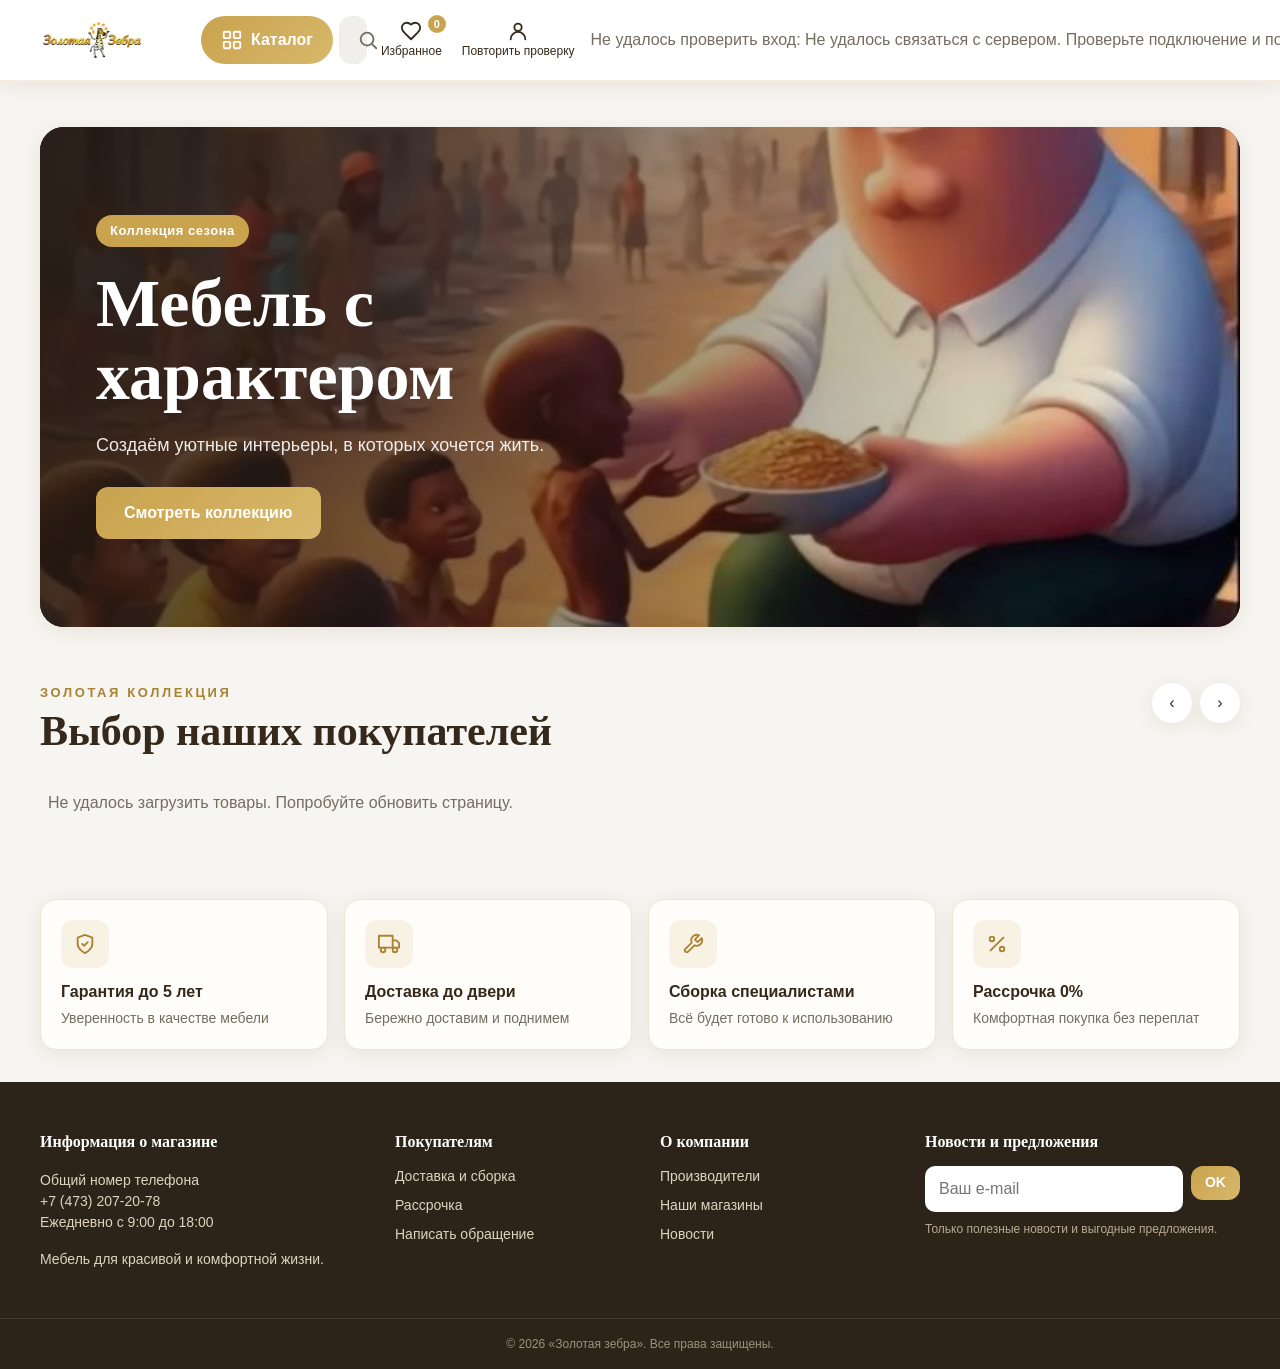
==== commit 012e04dd: "api cookies" ====
--- a/interface/index.html
+++ b/interface/index.html
@@ -127,13 +127,14 @@
   class="account-link"
   href="#"
   id="login-button"
+  aria-disabled="true"
 >
   <svg>
     <use href="#user"></use>
   </svg>
 
   <span id="login-button-text">
-    Войти
+    Проверяем вход…
   </span>
 </a>
 
@@ -375,22 +376,41 @@
         <input
           class="auth-input"
           id="login-username"
-          name="username"
-          type="text"
-          placeholder="Логин"
-          autocomplete="username"
-          maxlength="32"
+          name="email"
+          type="email"
+          placeholder="E-mail"
+          autocomplete="email"
+          maxlength="254"
           required
         >
-        <input
-          class="auth-input"
-          id="login-password"
-          name="password"
-          type="password"
-          placeholder="Пароль"
-          autocomplete="current-password"
-          required
-        >
+        <div class="auth-password-field">
+          <input
+            class="auth-input"
+            id="login-password"
+            name="password"
+            type="password"
+            placeholder="Пароль"
+            autocomplete="current-password"
+            required
+          >
+          <button
+            class="auth-password-toggle"
+            type="button"
+            data-password-toggle
+            aria-label="Показать пароль"
+            aria-controls="login-password"
+            aria-pressed="false"
+          >
+            <svg class="auth-password-eye-open" viewBox="0 0 24 24" aria-hidden="true">
+              <path d="M2 12s3.6-7 10-7 10 7 10 7-3.6 7-10 7-10-7-10-7Z" />
+              <circle cx="12" cy="12" r="3" />
+            </svg>
+            <svg class="auth-password-eye-closed" viewBox="0 0 24 24" aria-hidden="true">
+              <path d="m3 3 18 18M10.6 5.1A10.8 10.8 0 0 1 12 5c6.4 0 10 7 10 7a15.7 15.7 0 0 1-3.2 4.1M6.2 6.2C3.5 8.1 2 12 2 12s3.6 7 10 7a10.7 10.7 0 0 0 4.1-.8" />
+              <path d="M9.9 9.9a3 3 0 0 0 4.2 4.2" />
+            </svg>
+          </button>
+        </div>
         <button class="auth-btn-primary" type="submit">
           Войти
         </button>
@@ -439,23 +459,62 @@
           maxlength="254"
           required
         >
-        <input
-          class="auth-input"
-          id="register-password"
-          type="password"
-          placeholder="Пароль"
-          autocomplete="new-password"
-          minlength="8"
-          required
-        >
-        <input
-          class="auth-input"
-          id="register-password-confirm"
-          type="password"
-          placeholder="Подтвердите пароль"
-          autocomplete="new-password"
-          required
-        >
+        <div class="auth-password-field">
+          <input
+            class="auth-input"
+            id="register-password"
+            name="password"
+            type="password"
+            placeholder="Пароль"
+            autocomplete="new-password"
+            minlength="8"
+            required
+          >
+          <button
+            class="auth-password-toggle"
+            type="button"
+            data-password-toggle
+            aria-label="Показать пароль"
+            aria-controls="register-password"
+            aria-pressed="false"
+          >
+            <svg class="auth-password-eye-open" viewBox="0 0 24 24" aria-hidden="true">
+              <path d="M2 12s3.6-7 10-7 10 7 10 7-3.6 7-10 7-10-7-10-7Z" />
+              <circle cx="12" cy="12" r="3" />
+            </svg>
+            <svg class="auth-password-eye-closed" viewBox="0 0 24 24" aria-hidden="true">
+              <path d="m3 3 18 18M10.6 5.1A10.8 10.8 0 0 1 12 5c6.4 0 10 7 10 7a15.7 15.7 0 0 1-3.2 4.1M6.2 6.2C3.5 8.1 2 12 2 12s3.6 7 10 7a10.7 10.7 0 0 0 4.1-.8" />
+              <path d="M9.9 9.9a3 3 0 0 0 4.2 4.2" />
+            </svg>
+          </button>
+        </div>
+        <div class="auth-password-field">
+          <input
+            class="auth-input"
+            id="register-password-confirm"
+            type="password"
+            placeholder="Подтвердите пароль"
+            autocomplete="new-password"
+            required
+          >
+          <button
+            class="auth-password-toggle"
+            type="button"
+            data-password-toggle
+            aria-label="Показать пароль"
+            aria-controls="register-password-confirm"
+            aria-pressed="false"
+          >
+            <svg class="auth-password-eye-open" viewBox="0 0 24 24" aria-hidden="true">
+              <path d="M2 12s3.6-7 10-7 10 7 10 7-3.6 7-10 7-10-7-10-7Z" />
+              <circle cx="12" cy="12" r="3" />
+            </svg>
+            <svg class="auth-password-eye-closed" viewBox="0 0 24 24" aria-hidden="true">
+              <path d="m3 3 18 18M10.6 5.1A10.8 10.8 0 0 1 12 5c6.4 0 10 7 10 7a15.7 15.7 0 0 1-3.2 4.1M6.2 6.2C3.5 8.1 2 12 2 12s3.6 7 10 7a10.7 10.7 0 0 0 4.1-.8" />
+              <path d="M9.9 9.9a3 3 0 0 0 4.2 4.2" />
+            </svg>
+          </button>
+        </div>
         <button class="auth-btn-primary" type="submit">
           Зарегистрироваться
         </button>
@@ -545,6 +604,7 @@
     </form>
   </section>
 </div>
+    <script src="./api.js"></script>
     <script type="module" src="./script.js"></script>
   </body>
 </html>
--- a/interface/style.css
+++ b/interface/style.css
@@ -1939,6 +1939,60 @@
   color: #9c9c9c;
 }
 
+.auth-password-field {
+  position: relative;
+  width: 100%;
+}
+
+.auth-password-field .auth-input {
+  padding-right: 52px;
+}
+
+.auth-password-toggle {
+  position: absolute;
+  top: 50%;
+  right: 12px;
+  display: grid;
+  width: 32px;
+  height: 32px;
+  padding: 6px;
+  color: #666;
+  background: transparent;
+  border: 0;
+  border-radius: 50%;
+  cursor: pointer;
+  transform: translateY(-50%);
+}
+
+.auth-password-toggle:hover {
+  color: #222;
+  background: #f3f3f3;
+}
+
+.auth-password-toggle:focus-visible {
+  outline: 2px solid #d60012;
+  outline-offset: 2px;
+}
+
+.auth-password-toggle svg {
+  width: 100%;
+  height: 100%;
+  fill: none;
+  stroke: currentColor;
+  stroke-linecap: round;
+  stroke-linejoin: round;
+  stroke-width: 1.7;
+}
+
+.auth-password-eye-closed,
+.auth-password-toggle[aria-pressed="true"] .auth-password-eye-open {
+  display: none;
+}
+
+.auth-password-toggle[aria-pressed="true"] .auth-password-eye-closed {
+  display: block;
+}
+
 #login-form {
   display: grid;
   gap: 12px;
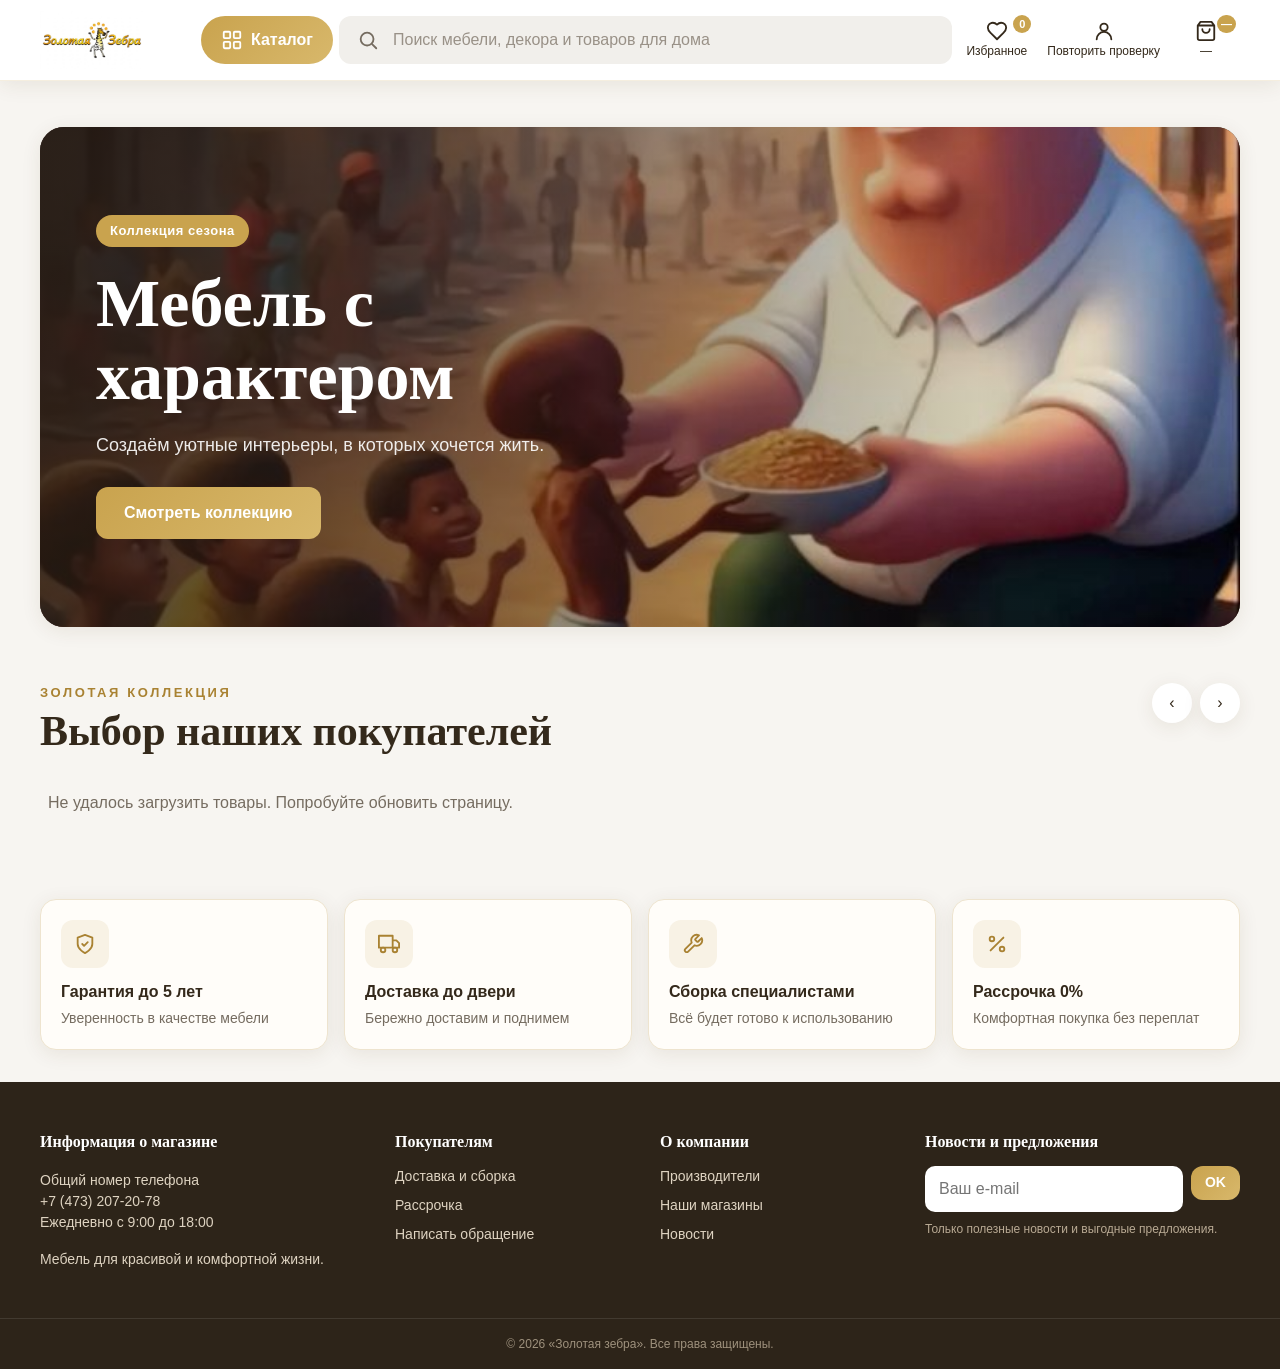
==== commit 27c1af5c: "fix manufctares" ====
--- a/interface/index.html
+++ b/interface/index.html
@@ -376,11 +376,12 @@
         <input
           class="auth-input"
           id="login-username"
-          name="email"
-          type="email"
-          placeholder="E-mail"
-          autocomplete="email"
-          maxlength="254"
+          name="name"
+          type="text"
+          placeholder="Логин"
+          autocomplete="username"
+          minlength="3"
+          maxlength="32"
           required
         >
         <div class="auth-password-field">
@@ -445,7 +446,7 @@
           autocomplete="username"
           minlength="3"
           maxlength="32"
-          pattern="[A-Za-zА-Яа-яЁё0-9_.-]{3,32}"
+          pattern="[A-Za-zА-Яа-яЁё0-9_.\-]{3,32}"
           title="Используйте от 3 до 32 букв, цифр, точек, дефисов или подчеркиваний."
           required
         >
--- a/interface/style.css
+++ b/interface/style.css
@@ -127,24 +127,6 @@
   font-size: 14px;
   font-weight: 700;
   white-space: nowrap;
-}
-
-
-
-.brand-name {
-  display: block;
-  font-size: 20px;
-  font-weight: 700;
-  line-height: 1.15;
-}
-
-.brand-caption {
-  display: block;
-  margin-top: 3px;
-  color: var(--gold-dark);
-  font-size: 11px;
-  letter-spacing: 0.25em;
-  text-transform: uppercase;
 }
 
 .catalog {
@@ -289,22 +271,10 @@
   font-weight: 700;
 }
 
-.clear-button {
-  display: inline-flex;
-  padding: 5px;
-  color: #999187;
-  background: transparent;
-  border: 0;
-}
-
 .search-button {
   height: 34px;
   padding: 0 16px;
   font-size: 14px;
-}
-
-.header-spacer {
-  display: none;
 }
 
 .account-nav {
@@ -346,13 +316,8 @@
   font-weight: 700;
 }
 
-.mobile-search,
 .mobile-nav {
   display: block;
-}
-
-.mobile-search {
-  padding-bottom: 12px;
 }
 
 .mobile-nav {
@@ -1185,12 +1150,6 @@
   font-weight: 700;
 }
 
-.category-arrow {
-  color: var(--gold-dark);
-  font-size: 20px;
-  line-height: 1;
-}
-
 .catalog-fullscreen-content {
   min-width: 0;
   min-height: 0;
@@ -1270,63 +1229,6 @@
   flex: initial;
 }
 
-.catalog-card {
-  position: relative;
-  min-height: 180px;
-  overflow: hidden;
-  background: #f2f2f2;
-  border: 0;
-  border-radius: 0;
-  box-shadow: none;
-  transition:
-    transform 0.2s,
-    box-shadow 0.2s;
-}
-
-.catalog-card:hover {
-  transform: translateY(-2px);
-  box-shadow: 0 8px 20px rgba(0, 0, 0, 0.12);
-}
-
-.catalog-card-image {
-  position: absolute;
-  inset: 0;
-  overflow: hidden;
-  background: #eee;
-}
-
-.catalog-card img {
-  width: 100%;
-  height: 100%;
-  object-fit: cover;
-  transition: transform 0.3s;
-}
-
-.catalog-card:hover img {
-  transform: scale(1.05);
-}
-
-.catalog-card span {
-  position: absolute;
-  bottom: 12px;
-  left: 12px;
-  display: block;
-  width: max-content;
-  max-width: calc(100% - 24px);
-  min-height: 0;
-  padding: 9px 14px;
-  color: var(--ink);
-  background: rgba(255, 255, 255, 0.96);
-  border-radius: 999px;
-  font-size: 15px;
-  font-weight: 600;
-  line-height: 1.3;
-}
-
-.catalog-card-featured {
-  grid-row: span 2;
-}
-
 .catalog-empty {
   padding: 40px 20px;
   color: var(--muted);
@@ -1377,24 +1279,6 @@
   font-size: 14px;
 }
 
-.socials {
-  display: flex;
-  gap: 8px;
-  margin-top: 16px;
-}
-
-.social {
-  padding: 6px 10px;
-  color: var(--white);
-  background: rgba(255, 255, 255, 0.1);
-  border-radius: 8px;
-  font-size: 13px;
-}
-
-.social:hover {
-  background: var(--gold);
-}
-
 .subscribe {
   display: flex;
   gap: 8px;
@@ -1432,11 +1316,6 @@
    ========================================================= */
 
 @media (min-width: 768px) {
-  .category-grid {
-    grid-template-columns: repeat(6, 1fr);
-    gap: 20px;
-  }
-
   .category-name {
     font-size: 14px;
   }
@@ -1495,7 +1374,6 @@
     display: flex;
   }
 
-  .mobile-search,
   .mobile-nav {
     display: none;
   }
@@ -1535,9 +1413,6 @@
     grid-template-columns: repeat(2, minmax(160px, 1fr));
   }
 
-  .catalog-card-featured {
-    grid-row: auto;
-  }
 }
 
 @media (max-width: 900px) {
@@ -1615,11 +1490,6 @@
     gap: 12px;
   }
 
-  .catalog-card span {
-    min-height: 44px;
-    padding: 10px;
-    font-size: 12px;
-  }
 }
 
 /* =========================================================
@@ -1627,10 +1497,6 @@
    ========================================================= */
 
 @media (max-width: 420px) {
-  .brand-caption {
-    font-size: 9px;
-  }
-
   .account-link {
     min-width: 45px;
     padding-right: 4px;
@@ -1661,14 +1527,6 @@
   .catalog-all-link {
     margin-top: 10px;
   }
-}
-
-.header-spacer {
-  display: none !important;
-  width: 0 !important;
-  height: 0 !important;
-  margin: 0 !important;
-  padding: 0 !important;
 }
 
 /* Строка шапки */
@@ -1811,30 +1669,6 @@
   }
 }
 
-/* Логотип в подвале */
-.footer-brand {
-  display: block;
-  margin: 0;
-  padding: 0;
-}
-
-.footer-brand-logo-full {
-  width: 260px;
-  height: 82px;
-  display: block;
-  margin: 0;
-  object-fit: contain;
-  object-position: left center;
-  border: 0;
-  border-radius: 0 !important;
-}
-
-@media (max-width: 767px) {
-  .footer-brand-logo-full {
-    width: 230px;
-    height: 72px;
-  }
-}
 /* =========================================================
    МОДАЛЬНОЕ ОКНО АВТОРИЗАЦИИ
    ========================================================= */
